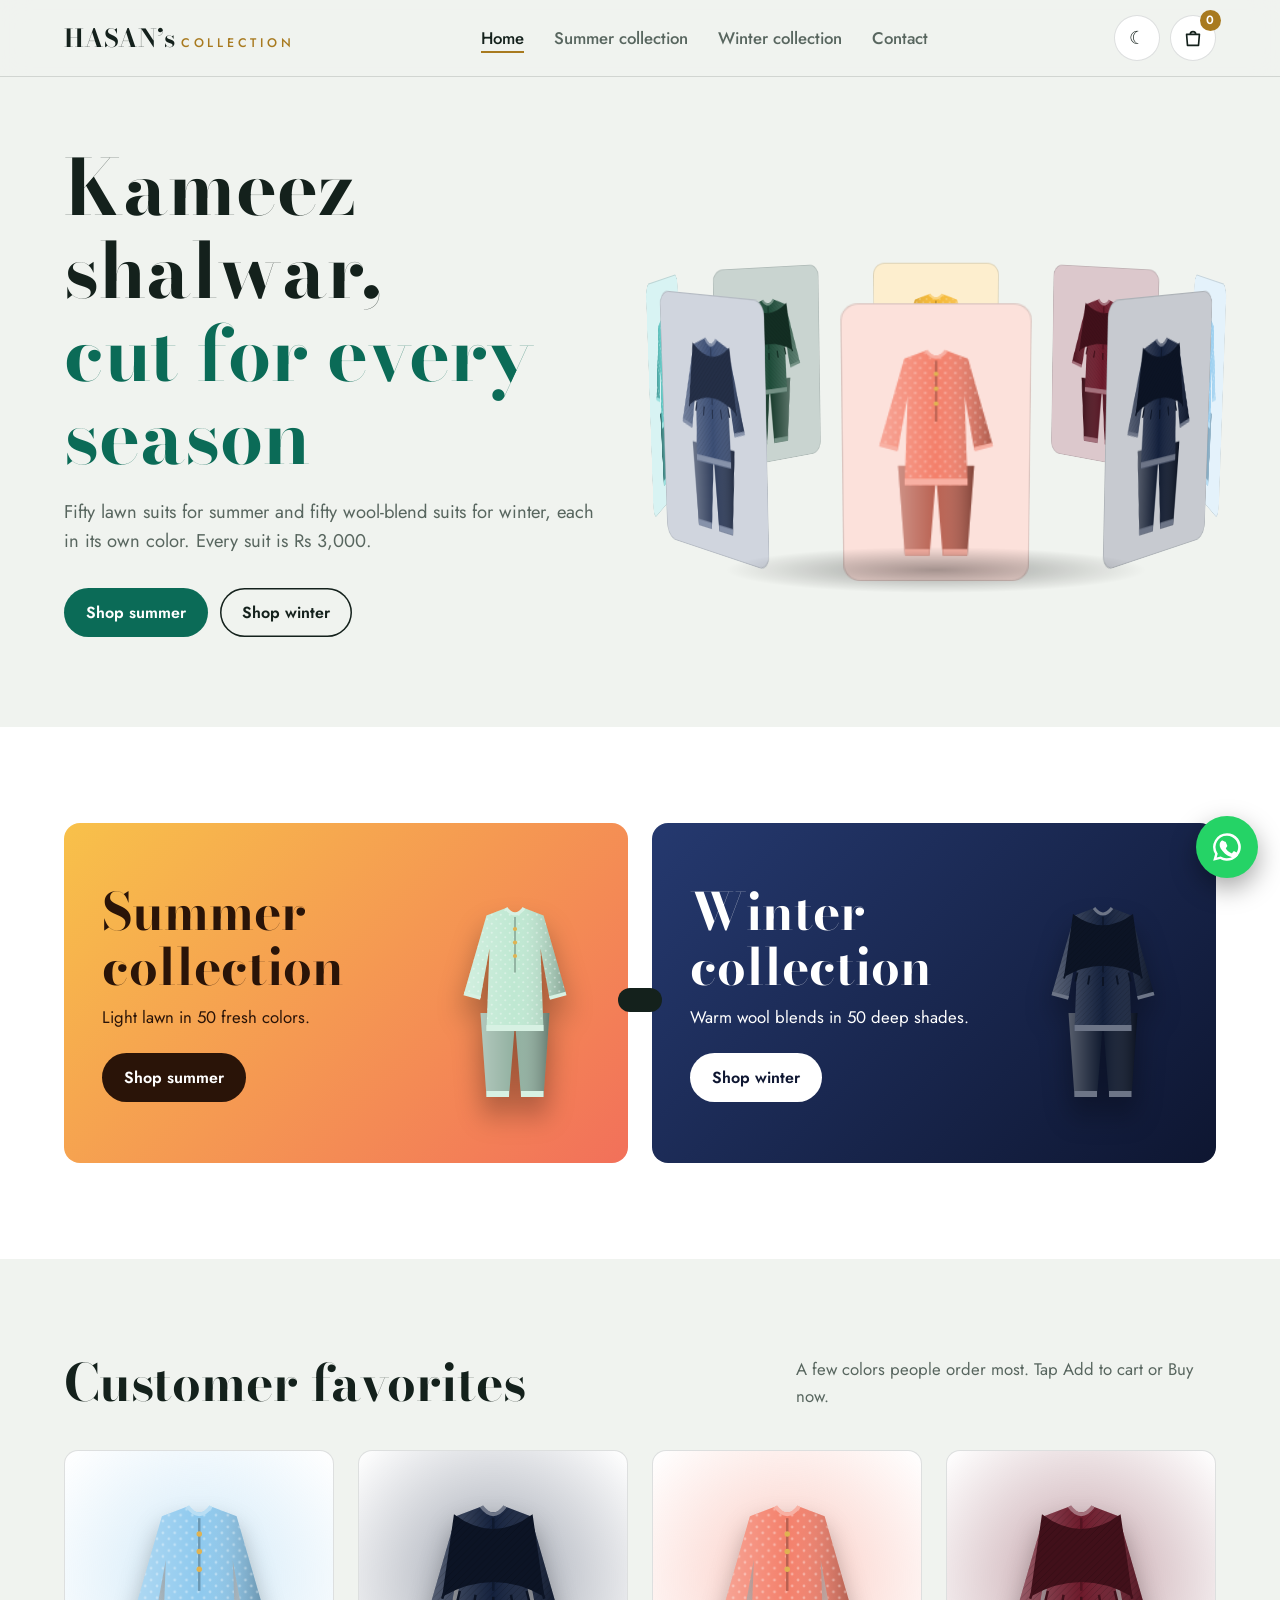
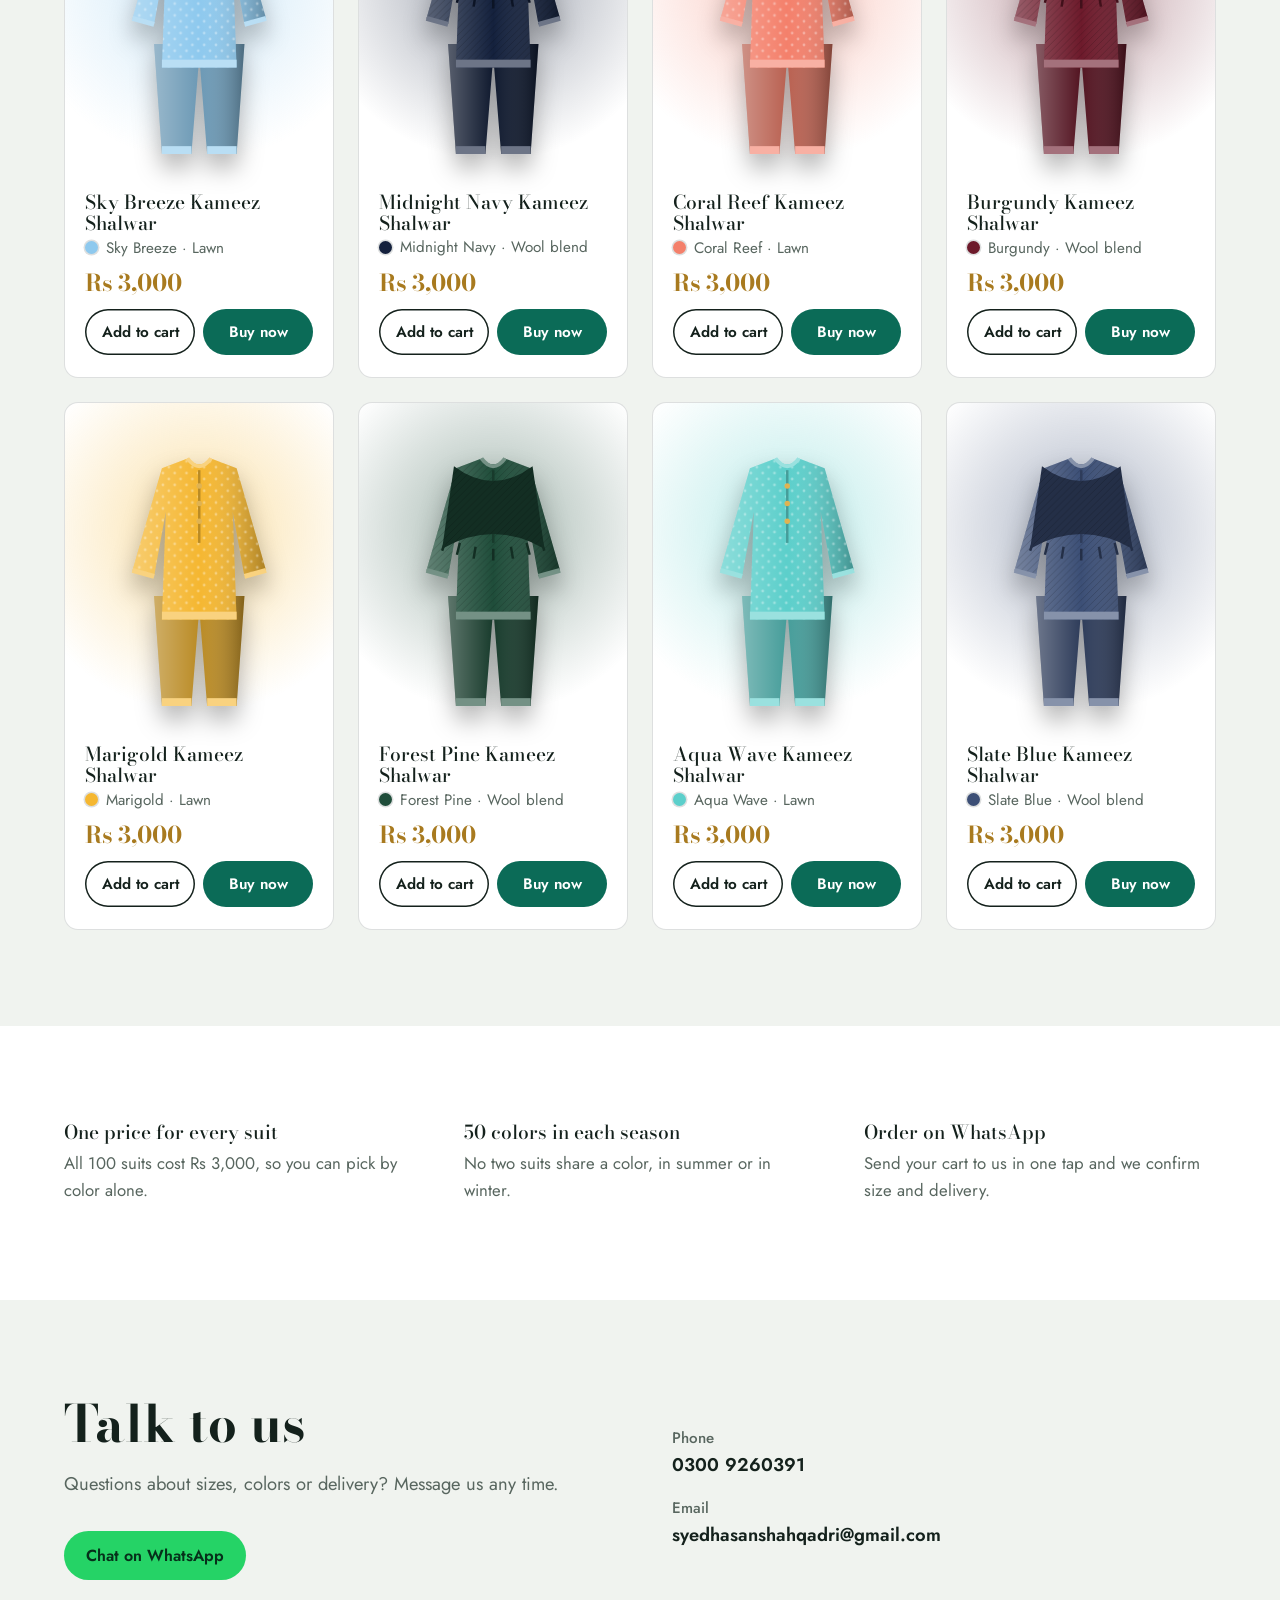
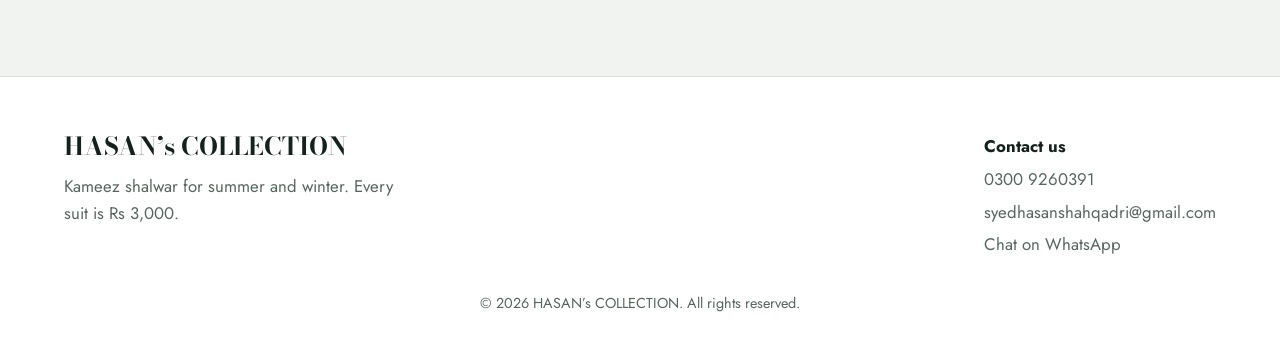
==== index.html @ bfa038a5 "Add files via upload" ====
<!DOCTYPE html>
<html lang="en">
<head>
<meta charset="utf-8">
<meta name="viewport" content="width=device-width, initial-scale=1">
<link rel="preconnect" href="https://fonts.gstatic.com" crossorigin>
<link rel="stylesheet" href="https://fonts.googleapis.com/css2?family=Bodoni+Moda:wght@500;700&family=Jost:wght@400;500;600&display=swap">
<link rel="stylesheet" href="style.css">
<title>HASAN’s COLLECTION | Kameez shalwar for summer and winter</title>
<meta name="description" content="Kameez shalwar in 50 colors for summer and 50 for winter. Every suit Rs 3,000.">
</head>
<body data-page="home">

<section class="hero"><div class="wrap hg">
<div><h1><span>Kameez shalwar,</span><span>cut for every season</span></h1>
<p class="lead">Fifty lawn suits for summer and fifty wool-blend suits for winter, each in its own color. Every suit is Rs 3,000.</p>
<div class="cta"><a class="btn" href="summer.html">Shop summer</a><a class="btn line" href="winter.html">Shop winter</a></div></div>
<div class="scene" aria-label="Rotating display of suits"><div class="tr"><div class="ring" id="ring"></div></div></div>
</div></section>

<section class="alt"><div class="wrap"><div class="cols">
<a class="tile t-s tilt" href="summer.html" id="ts"><div><h2>Summer collection</h2><p>Light lawn in 50 fresh colors.</p><span class="btn">Shop summer</span></div></a>
<a class="tile t-w tilt" href="winter.html" id="tw"><div><h2>Winter collection</h2><p>Warm wool blends in 50 deep shades.</p><span class="btn">Shop winter</span></div></a>
</div></div></section>

<section><div class="wrap">
<div class="sh"><h2>Customer favorites</h2><p>A few colors people order most. Tap Add to cart or Buy now.</p></div>
<div class="grid" id="best"></div>
</div></section>

<section class="alt"><div class="wrap why">
<div><h3>One price for every suit</h3><p>All 100 suits cost Rs 3,000, so you can pick by color alone.</p></div>
<div><h3>50 colors in each season</h3><p>No two suits share a color, in summer or in winter.</p></div>
<div><h3>Order on WhatsApp</h3><p>Send your cart to us in one tap and we confirm size and delivery.</p></div>
</div></section>

<section id="contact"><div class="wrap ct">
<div><h2>Talk to us</h2><p class="lead">Questions about sizes, colors or delivery? Message us any time.</p>
<div class="cta"><a class="btn wab" href="https://wa.me/923009260391" target="_blank" rel="noopener">Chat on WhatsApp</a></div></div>
<div class="cl2"><div><b>Phone</b><a href="tel:03009260391">0300 9260391</a></div><div><b>Email</b><a href="mailto:syedhasanshahqadri@gmail.com">syedhasanshahqadri@gmail.com</a></div></div>
</div></section>
<script src="script.js"></script>
</body>
</html>
---- style.css ----
:root{--bg:#F0F3EF;--sf:#FFFFFF;--tx:#14211C;--mu:#58665F;--ln:rgba(20,33,28,.14);--em:#0B6B57;--gd:#A87A1F;--on:#fff;color-scheme:light}
@media (prefers-color-scheme:dark){:root:not([data-theme=light]){--bg:#0D1613;--sf:#15221D;--tx:#EBEFEA;--mu:#93A29B;--ln:rgba(235,239,234,.15);--em:#34BE9B;--gd:#E2B656;--on:#06201A;color-scheme:dark}}
:root[data-theme=dark]{--bg:#0D1613;--sf:#15221D;--tx:#EBEFEA;--mu:#93A29B;--ln:rgba(235,239,234,.15);--em:#34BE9B;--gd:#E2B656;--on:#06201A;color-scheme:dark}
*{margin:0;padding:0;box-sizing:border-box}
html{scroll-behavior:smooth}
body{font:400 1.05rem/1.6 Jost,system-ui,sans-serif;background:var(--bg);color:var(--tx);overflow-x:hidden;transition:background .4s,color .4s}
h1,h2,h3,.logo,.pr,.big{font-family:"Bodoni Moda",Didot,"Times New Roman",serif;font-weight:700;line-height:1.08}
h1{font-size:clamp(2.7rem,6vw,4.9rem)}
h2{font-size:clamp(2rem,4.4vw,3.2rem)}
h3{font-size:1.2rem;font-weight:500}
a{color:inherit}
:focus-visible{outline:3px solid var(--em);outline-offset:3px}
[hidden]{display:none!important}
.wrap{max-width:1200px;margin:0 auto;padding:0 24px}
section{padding:96px 0;scroll-margin-top:80px}
.alt{background:var(--sf)}
.lead{color:var(--mu);font-size:1.15rem;max-width:50ch;margin-top:18px}
.btn{display:inline-flex;align-items:center;justify-content:center;padding:13px 22px;background:var(--em);color:var(--on);font:600 1rem Jost,sans-serif;text-decoration:none;border:0;border-radius:999px;cursor:pointer;transition:filter .2s,transform .2s}
.btn:hover{filter:brightness(1.1);transform:translateY(-2px)}
.btn.line{background:transparent;color:var(--tx);box-shadow:inset 0 0 0 1.5px var(--tx)}
.nav{position:sticky;top:0;z-index:40;background:color-mix(in srgb,var(--bg) 86%,transparent);backdrop-filter:blur(14px);border-bottom:1px solid var(--ln)}
.nav .wrap{display:flex;align-items:center;justify-content:space-between;height:76px;gap:18px;position:relative}
.logo{font-size:1.55rem;text-decoration:none;white-space:nowrap}
.logo span{font:500 .78rem Jost,sans-serif;letter-spacing:.3em;color:var(--gd);margin-left:6px}
#menu{display:flex;gap:30px}
#menu a{text-decoration:none;color:var(--mu);font-weight:500}
#menu a:hover,#menu a.on{color:var(--tx)}
#menu a.on{box-shadow:0 2px 0 var(--gd)}
.nr{display:flex;gap:10px;align-items:center}
.ib{position:relative;width:46px;height:46px;border-radius:50%;border:1px solid var(--ln);background:var(--sf);color:var(--tx);cursor:pointer;font-size:1.15rem;display:grid;place-items:center;text-decoration:none}
.ib svg{width:22px;height:22px}
.cc{position:absolute;top:-6px;right:-6px;min-width:21px;height:21px;padding:0 5px;border-radius:999px;background:var(--gd);color:#fff;font:600 .75rem/21px Jost,sans-serif;text-align:center}
.bump{animation:bump .5s}
@keyframes bump{40%{transform:scale(1.25) rotate(-8deg)}}
.bgr{display:none}
.hero{padding:70px 0 90px;overflow:hidden}
.hg{display:grid;grid-template-columns:1fr 1fr;gap:30px;align-items:center}
.hero h1 span{display:block;animation:rise .9s cubic-bezier(.2,.7,.2,1) both}
.hero h1 span+span{animation-delay:.15s;color:var(--em)}
@keyframes rise{from{opacity:0;transform:translateY(36px)}}
.cta{display:flex;gap:12px;flex-wrap:wrap;margin-top:32px}
.scene{--r:270px;--fw:150px;--fh:225px;perspective:1300px;height:470px;display:grid;place-items:center;position:relative}
.scene::after{content:"";position:absolute;bottom:34px;width:420px;height:46px;border-radius:50%;background:radial-gradient(closest-side,rgba(0,0,0,.35),transparent)}
.tr{transform-style:preserve-3d;transform:rotateX(-9deg)}
.ring{position:relative;width:var(--fw);height:var(--fh);transform-style:preserve-3d;animation:spin 38s linear infinite}
.scene:hover .ring{animation-play-state:paused}
@keyframes spin{to{transform:rotateY(360deg)}}
.face{position:absolute;inset:0;transform:rotateY(calc(var(--i)*45deg)) translateZ(var(--r));background:color-mix(in srgb,var(--c) 24%,var(--sf));border:1px solid var(--ln);border-radius:14px;padding:8px}
.face svg{width:100%;height:100%}
.cols{display:grid;grid-template-columns:1fr 1fr;gap:24px}
.tile{display:grid;grid-template-columns:1fr 150px;align-items:center;gap:10px;padding:38px;border-radius:16px;min-height:340px;text-decoration:none;overflow:hidden;position:relative}
.tile h2{margin-bottom:10px}
.tile p{max-width:28ch}
.tile .btn{margin-top:22px}
.tile svg{width:150px;filter:drop-shadow(0 18px 14px rgba(0,0,0,.35));transform:translateZ(60px)}
.t-s{background:linear-gradient(135deg,#F8C14A,#F2705A);color:#2A1408}
.t-w{background:linear-gradient(135deg,#25396F,#0E1631);color:#fff}
.t-s .btn{background:#2A1408;color:#fff}
.t-w .btn{background:#fff;color:#0E1631}
.sh{display:flex;justify-content:space-between;align-items:end;gap:20px;margin-bottom:40px;flex-wrap:wrap}
.sh p{color:var(--mu);max-width:42ch}
.grid{display:grid;grid-template-columns:repeat(auto-fill,minmax(235px,1fr));gap:24px}
.card{background:var(--sf);border:1px solid var(--ln);border-radius:14px;transform-style:preserve-3d;transition:transform .2s,box-shadow .3s}
.alt .card{background:var(--bg)}
.tilt{transform:perspective(900px) rotateX(var(--rx,0deg)) rotateY(var(--ry,0deg))}
.tilt:hover{box-shadow:0 34px 50px -26px rgba(0,0,0,.6)}
.im{aspect-ratio:4/5;display:grid;place-items:center;border-radius:14px 14px 0 0;background:radial-gradient(circle at 50% 38%,color-mix(in srgb,var(--c) 40%,transparent),transparent 74%)}
.im svg{height:88%;filter:drop-shadow(0 14px 12px rgba(0,0,0,.3));transition:transform .3s}
.tilt:hover .im svg{transform:translateZ(54px) scale(1.05)}
.card .tx{padding:6px 20px 22px}
.cn{display:flex;align-items:center;gap:8px;color:var(--mu);font-size:.95rem;margin-top:2px}
.cn i{width:13px;height:13px;border-radius:50%;background:var(--c);box-shadow:0 0 0 1.5px var(--ln)}
.pr{color:var(--gd);font-size:1.45rem;margin-top:10px}
.bt{display:grid;grid-template-columns:1fr 1fr;gap:8px;margin-top:14px}
.bt .btn{padding:12px 6px;font-size:.95rem}
.ph{padding:76px 0 60px;position:relative;overflow:hidden}
.ph .wrap{position:relative;z-index:2}
.ph-s{background:linear-gradient(135deg,#F9CC5A,#F28A5C);color:#2A1408}
.ph-w{background:linear-gradient(160deg,#243A72,#0B1230);color:#fff}
.ph p{margin-top:14px;max-width:46ch;font-size:1.15rem}
.sun{position:absolute;right:-120px;top:-160px;width:520px;height:520px;border-radius:50%;background:repeating-conic-gradient(rgba(255,255,255,.22) 0 7deg,transparent 7deg 20deg);animation:spin2 60s linear infinite;mask:radial-gradient(circle,#000 20%,transparent 70%);-webkit-mask:radial-gradient(circle,#000 20%,transparent 70%)}
@keyframes spin2{to{transform:rotate(360deg)}}
.snow{position:absolute;inset:0;pointer-events:none}
.snow i{position:absolute;top:-12px;left:calc(var(--x)*1%);width:var(--s);height:var(--s);border-radius:50%;background:#fff;opacity:.75;animation:fall var(--d) linear var(--dl) infinite}
@keyframes fall{to{transform:translate(var(--dx),460px)}}
.tools{display:flex;gap:16px;align-items:center;flex-wrap:wrap;margin:34px 0}
.tools input{flex:1;min-width:220px;max-width:380px;font:500 1.05rem Jost,sans-serif;color:var(--tx);background:var(--sf);border:1px solid var(--ln);border-radius:999px;padding:13px 20px;outline:none}
.tools input:focus{border-color:var(--em)}
.tools span{color:var(--mu)}
.why{display:grid;grid-template-columns:repeat(3,1fr);gap:48px}
.why h3{margin-bottom:8px}
.why p{color:var(--mu)}
.ct{display:grid;grid-template-columns:1fr 1fr;gap:64px;align-items:center}
.cl2{display:grid;gap:16px;font-size:1.15rem}
.cl2 b{display:block;color:var(--mu);font-weight:500;font-size:.95rem}
.cl2 a{text-decoration:none;font-weight:600}
.cl{display:grid;grid-template-columns:1.7fr .8fr;gap:56px;align-items:start}
.crow{display:grid;grid-template-columns:84px 1fr auto auto auto;gap:18px;align-items:center;padding:18px 0;border-top:1px solid var(--ln)}
.mi{height:104px;border-radius:10px;display:grid;place-items:center;background:color-mix(in srgb,var(--c) 26%,var(--sf))}
.mi svg{height:92%}
.crow h3{font-size:1.15rem}
.crow p{color:var(--mu);font-size:.95rem}
.qty{display:inline-flex;align-items:center;border:1px solid var(--ln);border-radius:999px}
.qty button{width:36px;height:36px;border:0;background:none;color:var(--tx);font-size:1.2rem;cursor:pointer}
.qty span{min-width:26px;text-align:center;font-weight:600}
.rm{border:0;background:none;color:var(--mu);cursor:pointer;font:500 .95rem Jost,sans-serif;text-decoration:underline}
.sum{position:sticky;top:100px;background:var(--sf);border:1px solid var(--ln);border-radius:14px;padding:30px;display:grid;gap:16px}
.sum div{display:flex;justify-content:space-between;color:var(--mu)}
.sum .tot{color:var(--tx);font-weight:600;font-size:1.25rem;padding-top:16px;border-top:1px solid var(--ln)}
.sum .btn{width:100%}
.wab{background:#25D366!important;color:#06301A!important}
.empty{text-align:center;padding:70px 0}
.empty p{color:var(--mu);margin:12px 0 26px}
.empty .btn{margin:0 5px}
.wa{position:fixed;right:22px;bottom:calc(22px + env(safe-area-inset-bottom,0px));width:62px;height:62px;border-radius:50%;background:#25D366;display:grid;place-items:center;z-index:45;box-shadow:0 10px 26px rgba(0,0,0,.35);animation:pulse 2.6s infinite}
.wa svg{width:34px;height:34px}
@keyframes pulse{0%{box-shadow:0 10px 26px rgba(0,0,0,.35),0 0 0 0 rgba(37,211,102,.55)}70%,100%{box-shadow:0 10px 26px rgba(0,0,0,.35),0 0 0 20px rgba(37,211,102,0)}}
.toast{position:fixed;left:50%;bottom:28px;transform:translate(-50%,140px);background:var(--tx);color:var(--bg);padding:12px 22px;border-radius:999px;font-weight:500;z-index:60;transition:transform .35s}
.toast.on{transform:translate(-50%,0)}
.fly{position:fixed;z-index:70;pointer-events:none}
.fly svg{width:100%;height:100%}
footer{padding:56px 0 34px;border-top:1px solid var(--ln);background:var(--sf)}
.fw{display:flex;justify-content:space-between;gap:30px;flex-wrap:wrap}
.fw p{color:var(--mu);margin-top:10px;max-width:34ch}
.fw div:last-child{display:grid;gap:6px}
.fw a{text-decoration:none;color:var(--mu)}
.fw a:hover{color:var(--tx)}
.cp{text-align:center;color:var(--mu);font-size:.9rem;margin-top:34px}
@media (max-width:900px){
section{padding:72px 0}
.hg,.ct,.cl,.cols,.why{grid-template-columns:1fr}
.why{gap:30px}
.scene{--r:150px;--fw:94px;--fh:141px;height:320px}
.scene::after{width:260px}
.bgr{display:grid}
#menu{display:none;position:absolute;top:100%;left:0;right:0;flex-direction:column;gap:0;background:var(--bg);padding:6px 24px 16px;border-bottom:1px solid var(--ln)}
#menu.open{display:flex}
#menu a{padding:14px 0;border-bottom:1px solid var(--ln)}
.logo span{display:none}
.tile{grid-template-columns:1fr 110px;padding:28px}
.tile svg{width:110px}
.crow{grid-template-columns:84px 1fr;gap:10px 16px}
.sum{position:static}
}
@media (prefers-reduced-motion:reduce){*{animation:none!important;transition:none!important;scroll-behavior:auto!important}}
.tile.tilt{transform-style:preserve-3d}
.im img.ph,.mi img.ph{width:100%;height:100%;object-fit:cover;display:block}
.im img.ph{border-radius:14px 14px 0 0}
.mi img.ph{border-radius:10px}
.face img.ph{width:100%;height:100%;object-fit:cover;border-radius:8px}
.tile img.ph{width:150px;aspect-ratio:2/3;object-fit:cover;border-radius:12px;box-shadow:0 18px 30px -10px rgba(0,0,0,.5);transform:translateZ(60px)}
.fly img.ph{width:100%;height:100%;object-fit:cover;border-radius:10px}
@media (max-width:900px){.tile img.ph{width:110px}}
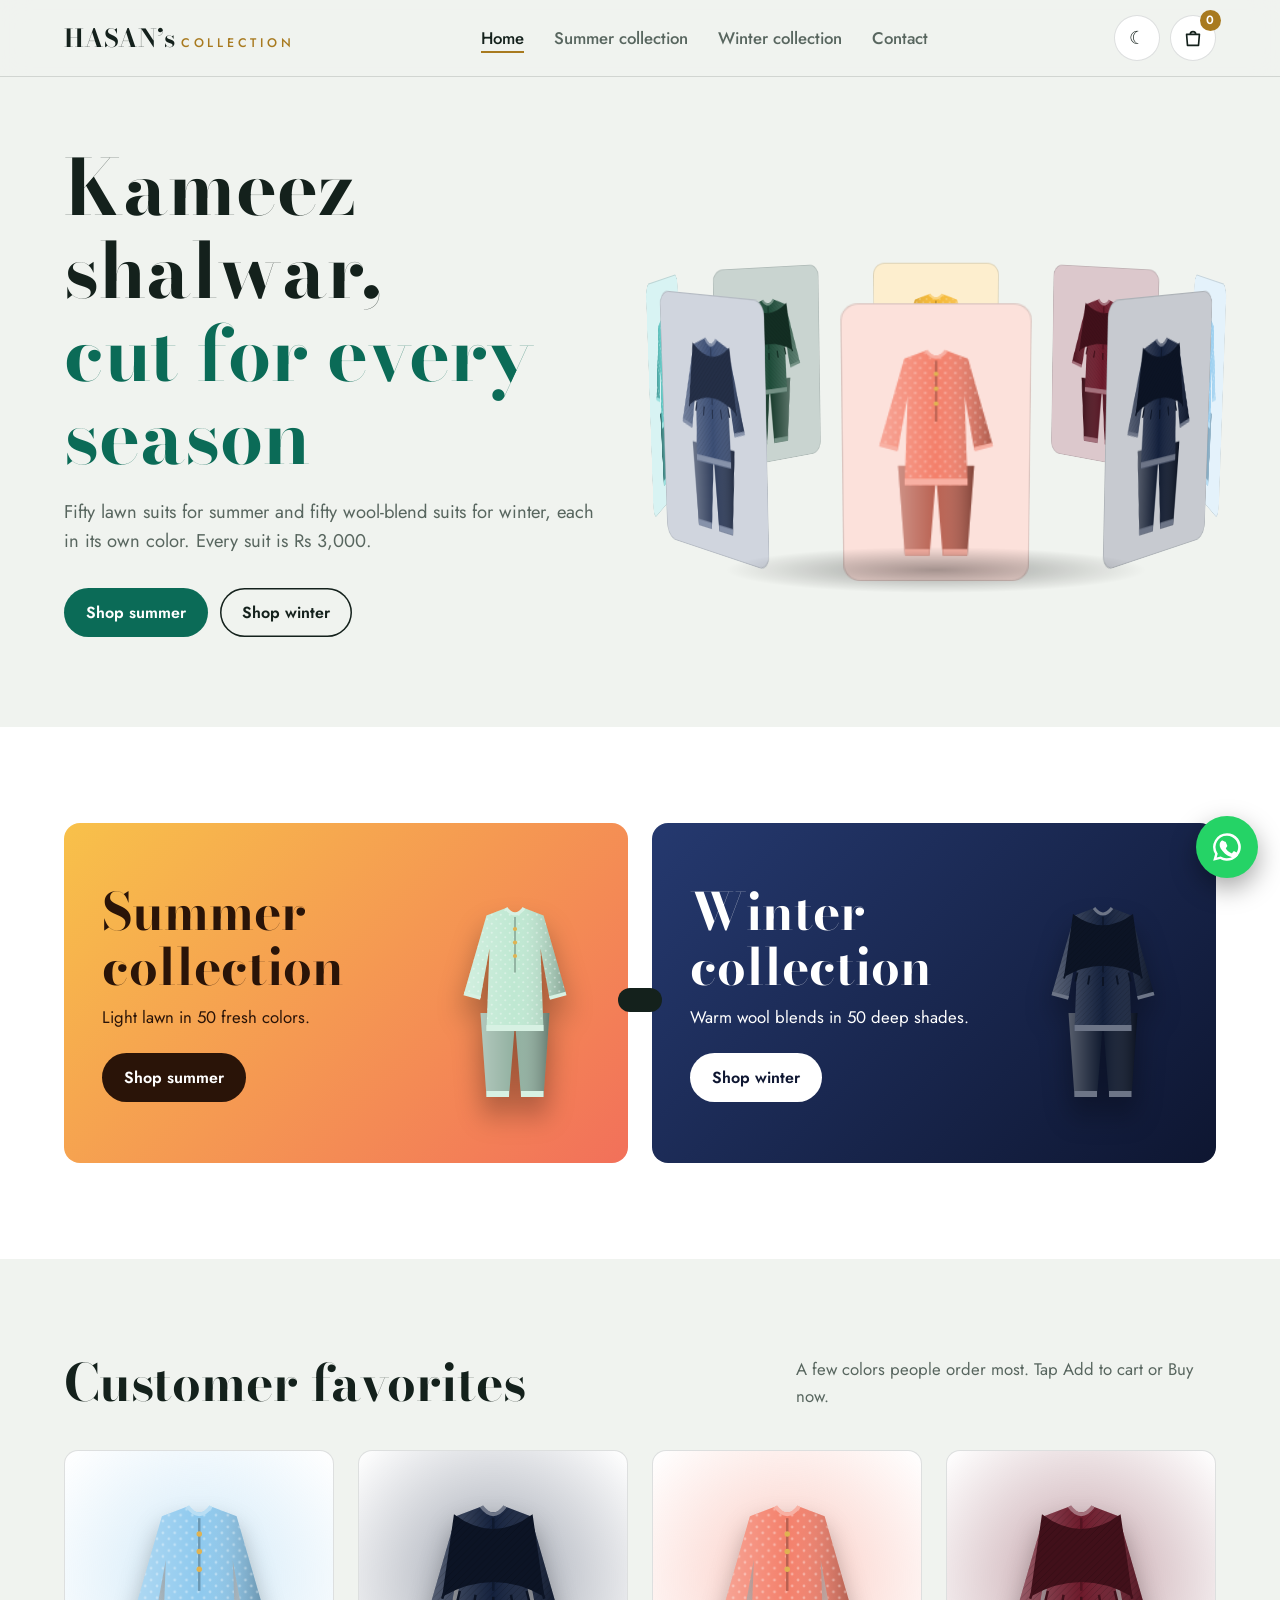
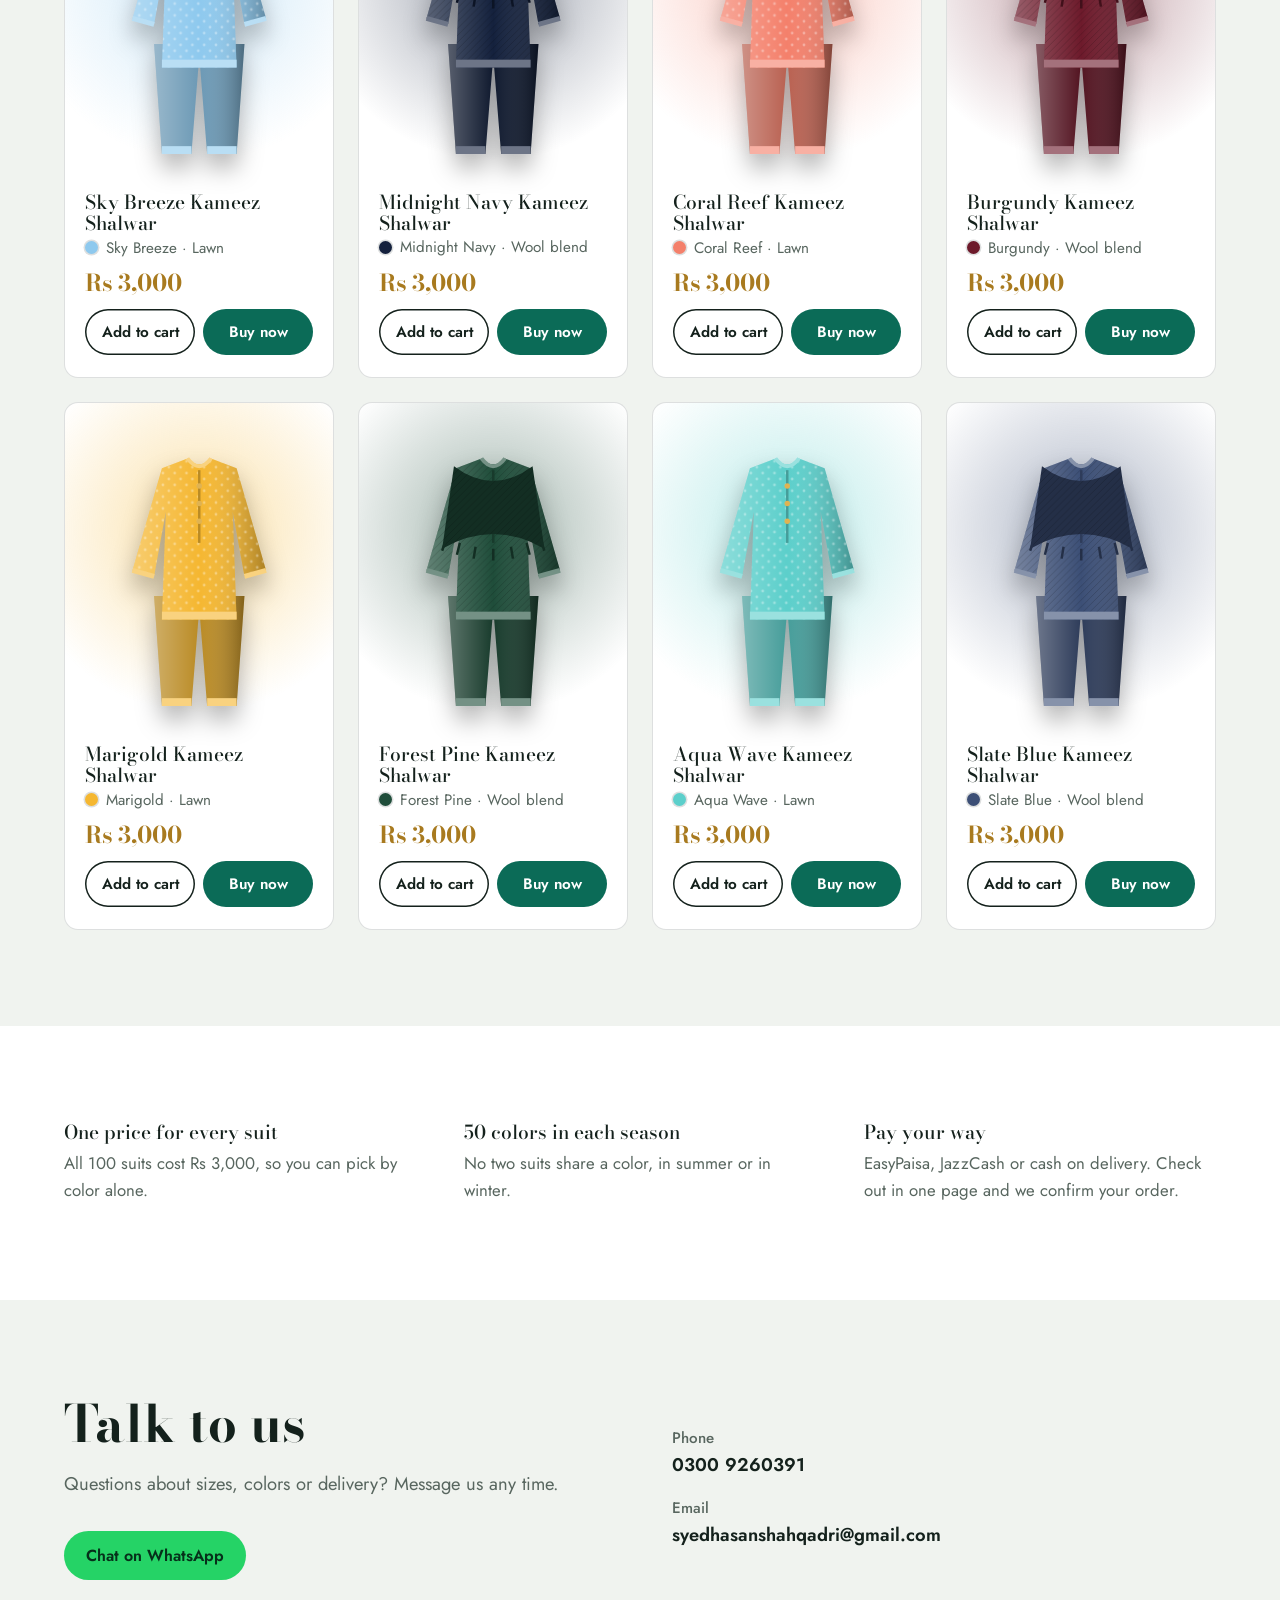
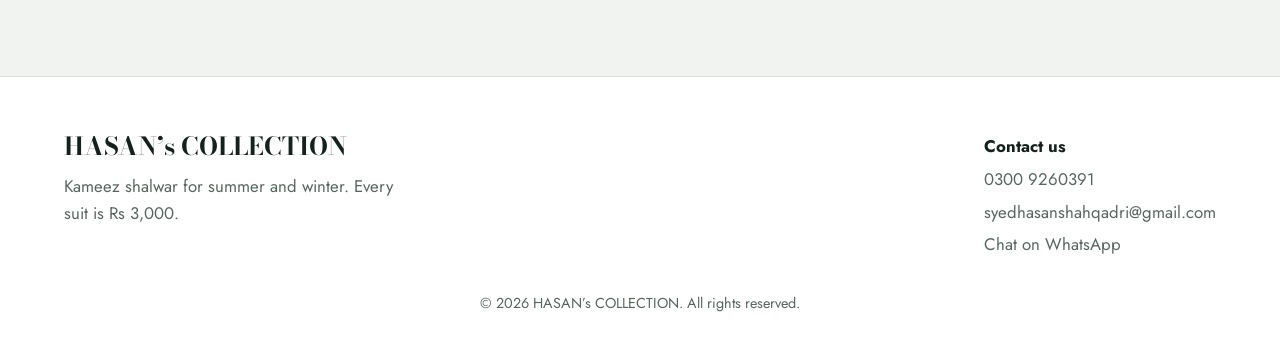
==== commit 6fa15f08: "Update service details in index.html" ====
--- a/index.html
+++ b/index.html
@@ -31,7 +31,7 @@
 <section class="alt"><div class="wrap why">
 <div><h3>One price for every suit</h3><p>All 100 suits cost Rs 3,000, so you can pick by color alone.</p></div>
 <div><h3>50 colors in each season</h3><p>No two suits share a color, in summer or in winter.</p></div>
-<div><h3>Order on WhatsApp</h3><p>Send your cart to us in one tap and we confirm size and delivery.</p></div>
+<div><h3>Pay your way</h3><p>EasyPaisa, JazzCash or cash on delivery. Check out in one page and we confirm your order.</p></div>
 </div></section>
 
 <section id="contact"><div class="wrap ct">
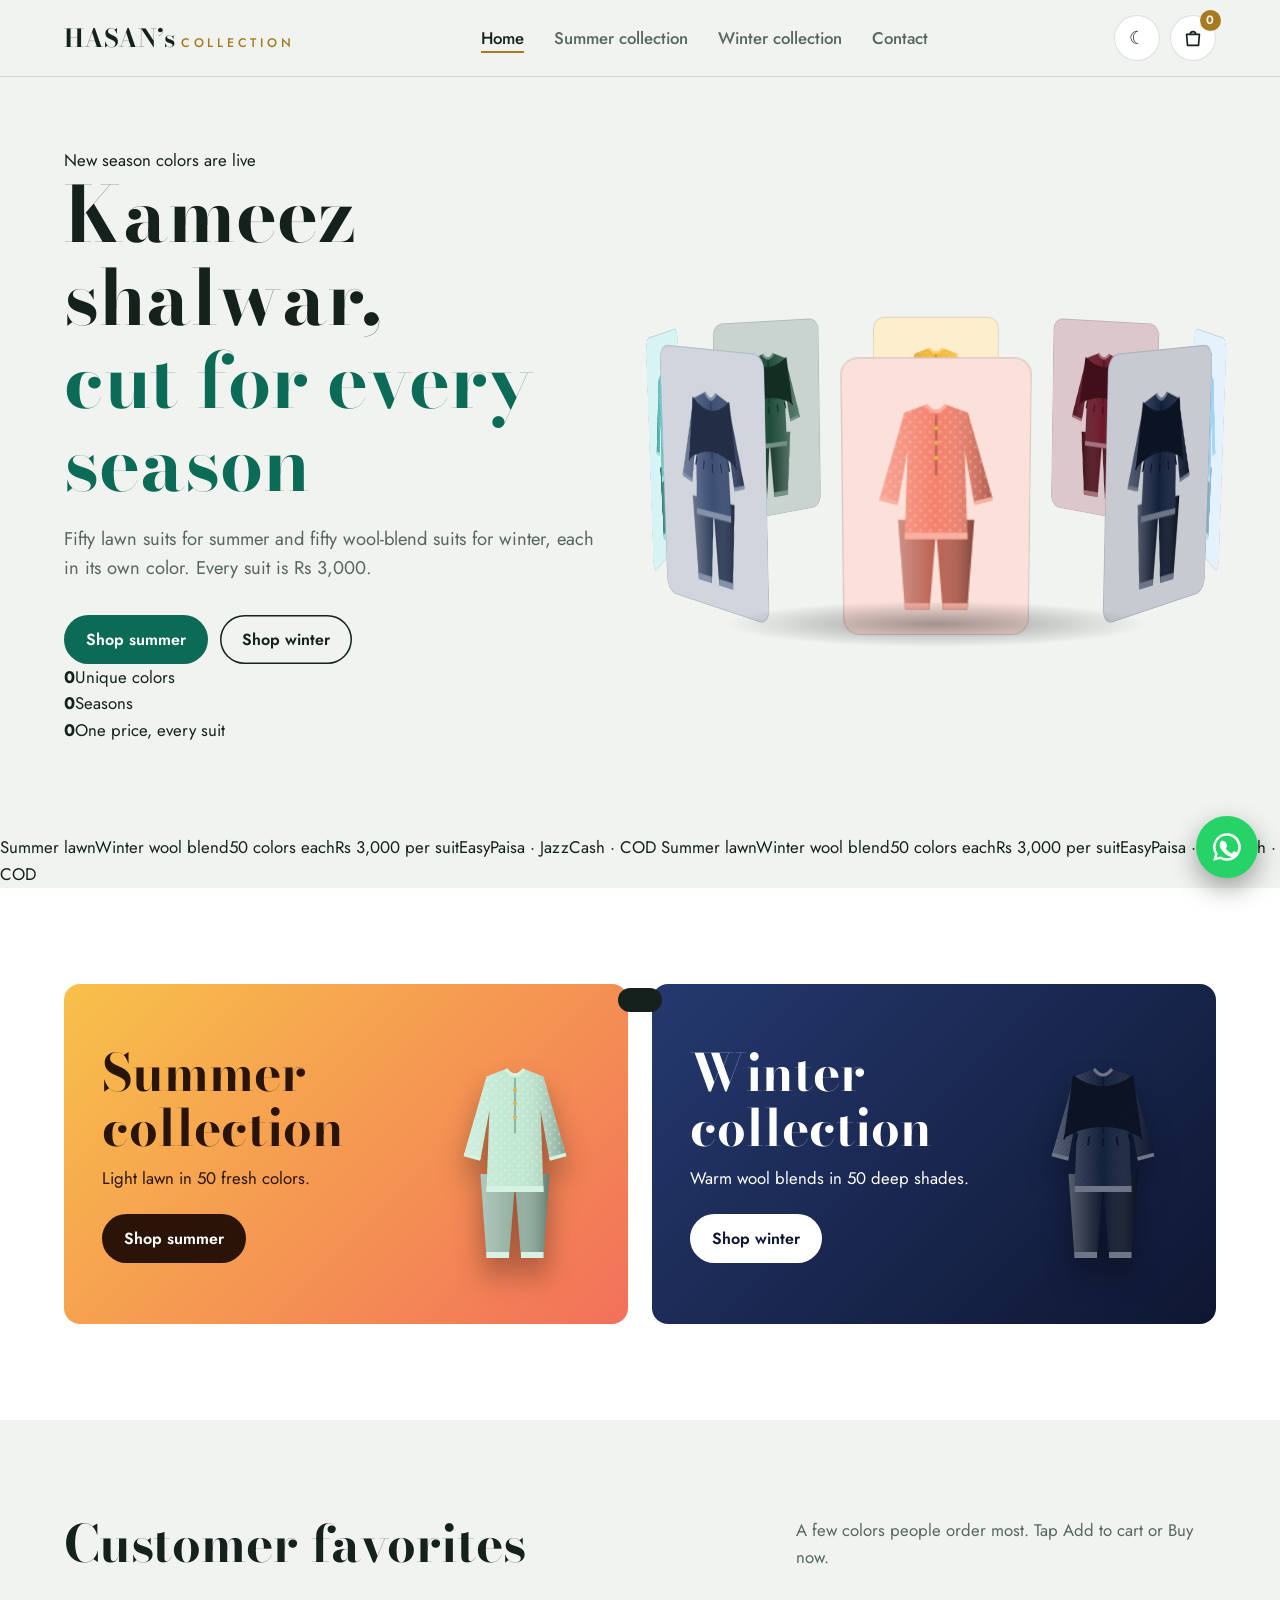
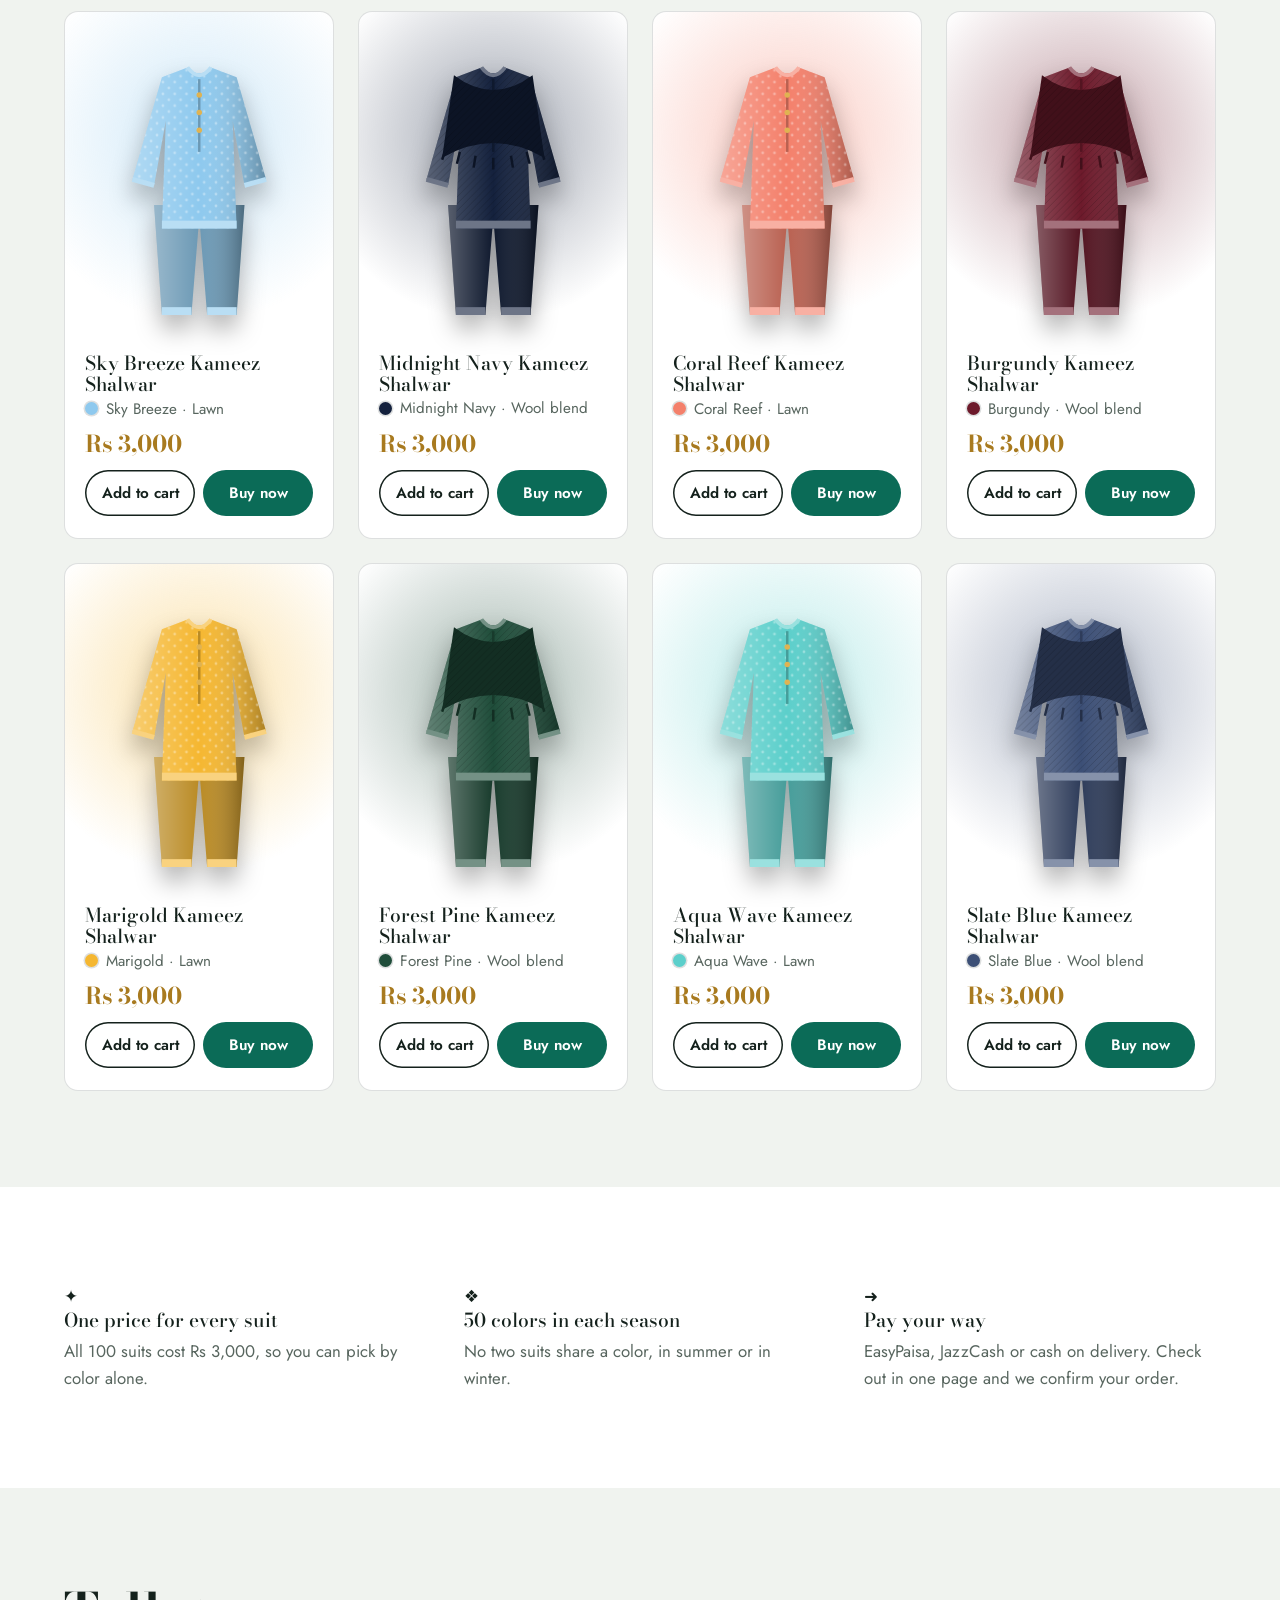
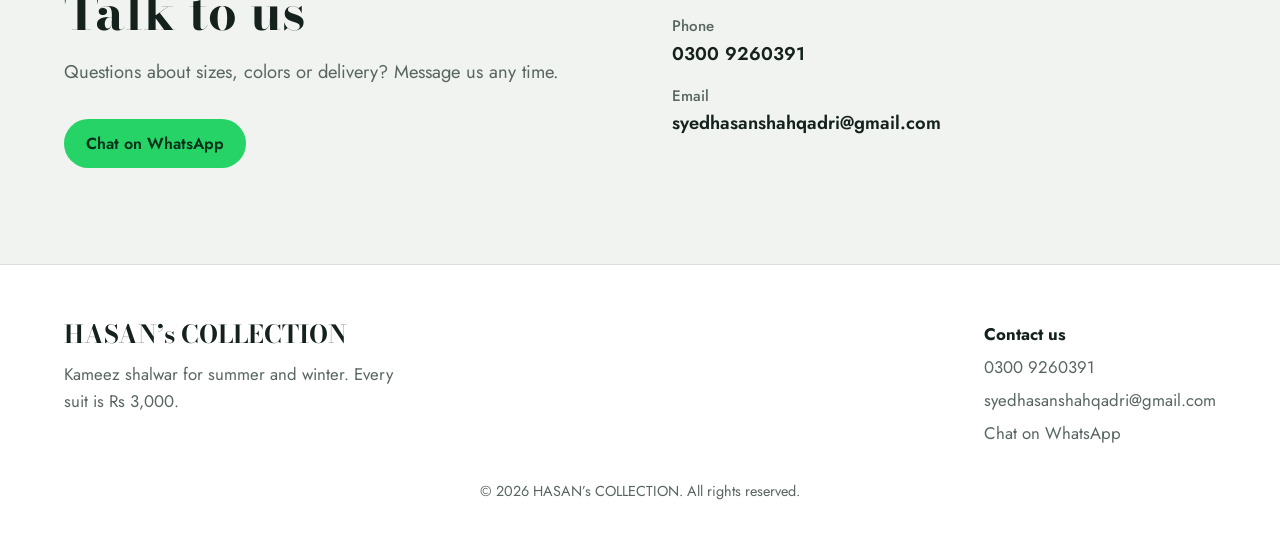
==== commit 6e63b6ab: "Update hero section and customer favorites text" ====
--- a/index.html
+++ b/index.html
@@ -3,6 +3,7 @@
 <head>
 <meta charset="utf-8">
 <meta name="viewport" content="width=device-width, initial-scale=1">
+<meta name="theme-color" content="#2563EB">
 <link rel="preconnect" href="https://fonts.gstatic.com" crossorigin>
 <link rel="stylesheet" href="https://fonts.googleapis.com/css2?family=Bodoni+Moda:wght@500;700&family=Jost:wght@400;500;600&display=swap">
 <link rel="stylesheet" href="style.css">
@@ -11,12 +12,28 @@
 </head>
 <body data-page="home">
 
-<section class="hero"><div class="wrap hg">
-<div><h1><span>Kameez shalwar,</span><span>cut for every season</span></h1>
+<section class="hero">
+<span class="blob b1"></span><span class="blob b2"></span>
+<div class="wrap hg">
+<div>
+<span class="pill"><i></i>New season colors are live</span>
+<h1><span>Kameez shalwar,</span><span class="gt">cut for every season</span></h1>
 <p class="lead">Fifty lawn suits for summer and fifty wool-blend suits for winter, each in its own color. Every suit is Rs 3,000.</p>
-<div class="cta"><a class="btn" href="summer.html">Shop summer</a><a class="btn line" href="winter.html">Shop winter</a></div></div>
+<div class="cta"><a class="btn" href="summer.html">Shop summer</a><a class="btn line" href="winter.html">Shop winter</a></div>
+<div class="stats">
+<div><b data-count="100">0</b><span>Unique colors</span></div>
+<div><b data-count="2">0</b><span>Seasons</span></div>
+<div><b data-count="3000" data-pre="Rs ">0</b><span>One price, every suit</span></div>
+</div>
+</div>
 <div class="scene" aria-label="Rotating display of suits"><div class="tr"><div class="ring" id="ring"></div></div></div>
-</div></section>
+</div>
+</section>
+
+<div class="mq" aria-hidden="true"><div>
+<span>Summer lawn</span><span>Winter wool blend</span><span>50 colors each</span><span>Rs 3,000 per suit</span><span>EasyPaisa · JazzCash · COD</span>
+<span>Summer lawn</span><span>Winter wool blend</span><span>50 colors each</span><span>Rs 3,000 per suit</span><span>EasyPaisa · JazzCash · COD</span>
+</div></div>
 
 <section class="alt"><div class="wrap"><div class="cols">
 <a class="tile t-s tilt" href="summer.html" id="ts"><div><h2>Summer collection</h2><p>Light lawn in 50 fresh colors.</p><span class="btn">Shop summer</span></div></a>
@@ -24,18 +41,18 @@
 </div></div></section>
 
 <section><div class="wrap">
-<div class="sh"><h2>Customer favorites</h2><p>A few colors people order most. Tap Add to cart or Buy now.</p></div>
+<div class="sh"><h2>Customer <span class="gt">favorites</span></h2><p>A few colors people order most. Tap Add to cart or Buy now.</p></div>
 <div class="grid" id="best"></div>
 </div></section>
 
 <section class="alt"><div class="wrap why">
-<div><h3>One price for every suit</h3><p>All 100 suits cost Rs 3,000, so you can pick by color alone.</p></div>
-<div><h3>50 colors in each season</h3><p>No two suits share a color, in summer or in winter.</p></div>
-<div><h3>Pay your way</h3><p>EasyPaisa, JazzCash or cash on delivery. Check out in one page and we confirm your order.</p></div>
+<div class="wy"><div class="ico">✦</div><h3>One price for every suit</h3><p>All 100 suits cost Rs 3,000, so you can pick by color alone.</p></div>
+<div class="wy"><div class="ico">❖</div><h3>50 colors in each season</h3><p>No two suits share a color, in summer or in winter.</p></div>
+<div class="wy"><div class="ico">➜</div><h3>Pay your way</h3><p>EasyPaisa, JazzCash or cash on delivery. Check out in one page and we confirm your order.</p></div>
 </div></section>
 
 <section id="contact"><div class="wrap ct">
-<div><h2>Talk to us</h2><p class="lead">Questions about sizes, colors or delivery? Message us any time.</p>
+<div><h2>Talk to <span class="gt">us</span></h2><p class="lead">Questions about sizes, colors or delivery? Message us any time.</p>
 <div class="cta"><a class="btn wab" href="https://wa.me/923009260391" target="_blank" rel="noopener">Chat on WhatsApp</a></div></div>
 <div class="cl2"><div><b>Phone</b><a href="tel:03009260391">0300 9260391</a></div><div><b>Email</b><a href="mailto:syedhasanshahqadri@gmail.com">syedhasanshahqadri@gmail.com</a></div></div>
 </div></section>
--- a/style.css
+++ b/style.css
@@ -151,3 +151,32 @@
 .tile img.ph{width:150px;aspect-ratio:2/3;object-fit:cover;border-radius:12px;box-shadow:0 18px 30px -10px rgba(0,0,0,.5);transform:translateZ(60px)}
 .fly img.ph{width:100%;height:100%;object-fit:cover;border-radius:10px}
 @media (max-width:900px){.tile img.ph{width:110px}}
+
+/* ---------- Checkout ---------- */
+.co{align-items:start}
+.co fieldset{border:1px solid var(--ln);border-radius:14px;padding:26px;margin-bottom:22px;background:var(--sf);min-width:0}
+.co legend{font:700 1.25rem "Bodoni Moda",serif;padding:0 8px}
+.g2{display:grid;grid-template-columns:1fr 1fr;gap:16px}
+.f{display:grid;gap:6px;min-width:0}.f.wide{grid-column:1/-1}
+.f label{font-weight:500}.f small{color:var(--mu)}
+.co input:not([type=radio]),.co textarea{width:100%;padding:12px 14px;border:1px solid var(--ln);border-radius:10px;background:var(--bg);color:var(--tx);font:inherit}
+.pm{display:grid;grid-template-columns:repeat(3,1fr);gap:12px}
+.pr2{display:grid;gap:2px;padding:16px;border:1.5px solid var(--ln);border-radius:12px;cursor:pointer;position:relative}
+.pr2 input{position:absolute;opacity:0}
+.pr2.on{border-color:var(--em);box-shadow:0 0 0 3px color-mix(in srgb,var(--em) 22%,transparent)}
+.pr2:has(input:focus-visible){outline:3px solid var(--em);outline-offset:3px}
+.pr2 small{color:var(--mu)}
+.pp{margin-top:22px;display:grid;gap:16px}
+.qrw{display:flex;gap:24px;align-items:center;flex-wrap:wrap}
+.qrb{background:#fff;padding:12px;border-radius:12px;border:1px solid var(--ln)}
+.qrb img{display:block;width:190px;height:190px}
+.qrw ol{margin:10px 0 16px 20px;color:var(--mu);max-width:44ch}
+.er{color:#B3261E;font-weight:500}.dm{color:var(--mu);font-size:.92rem}
+@media (prefers-color-scheme:dark){:root:not([data-theme=light]) .er{color:#FF8A80}}
+:root[data-theme=dark] .er{color:#FF8A80}
+.bk{text-align:center;color:var(--mu)}
+.empty.ok{padding:50px 0}
+.co .sum{position:sticky;top:100px}
+@media (max-width:820px){.g2,.pm{grid-template-columns:1fr}.co .sum{position:static}}
+.qrw>div:last-child{flex:1 1 260px}
+.qrb{flex:none}
